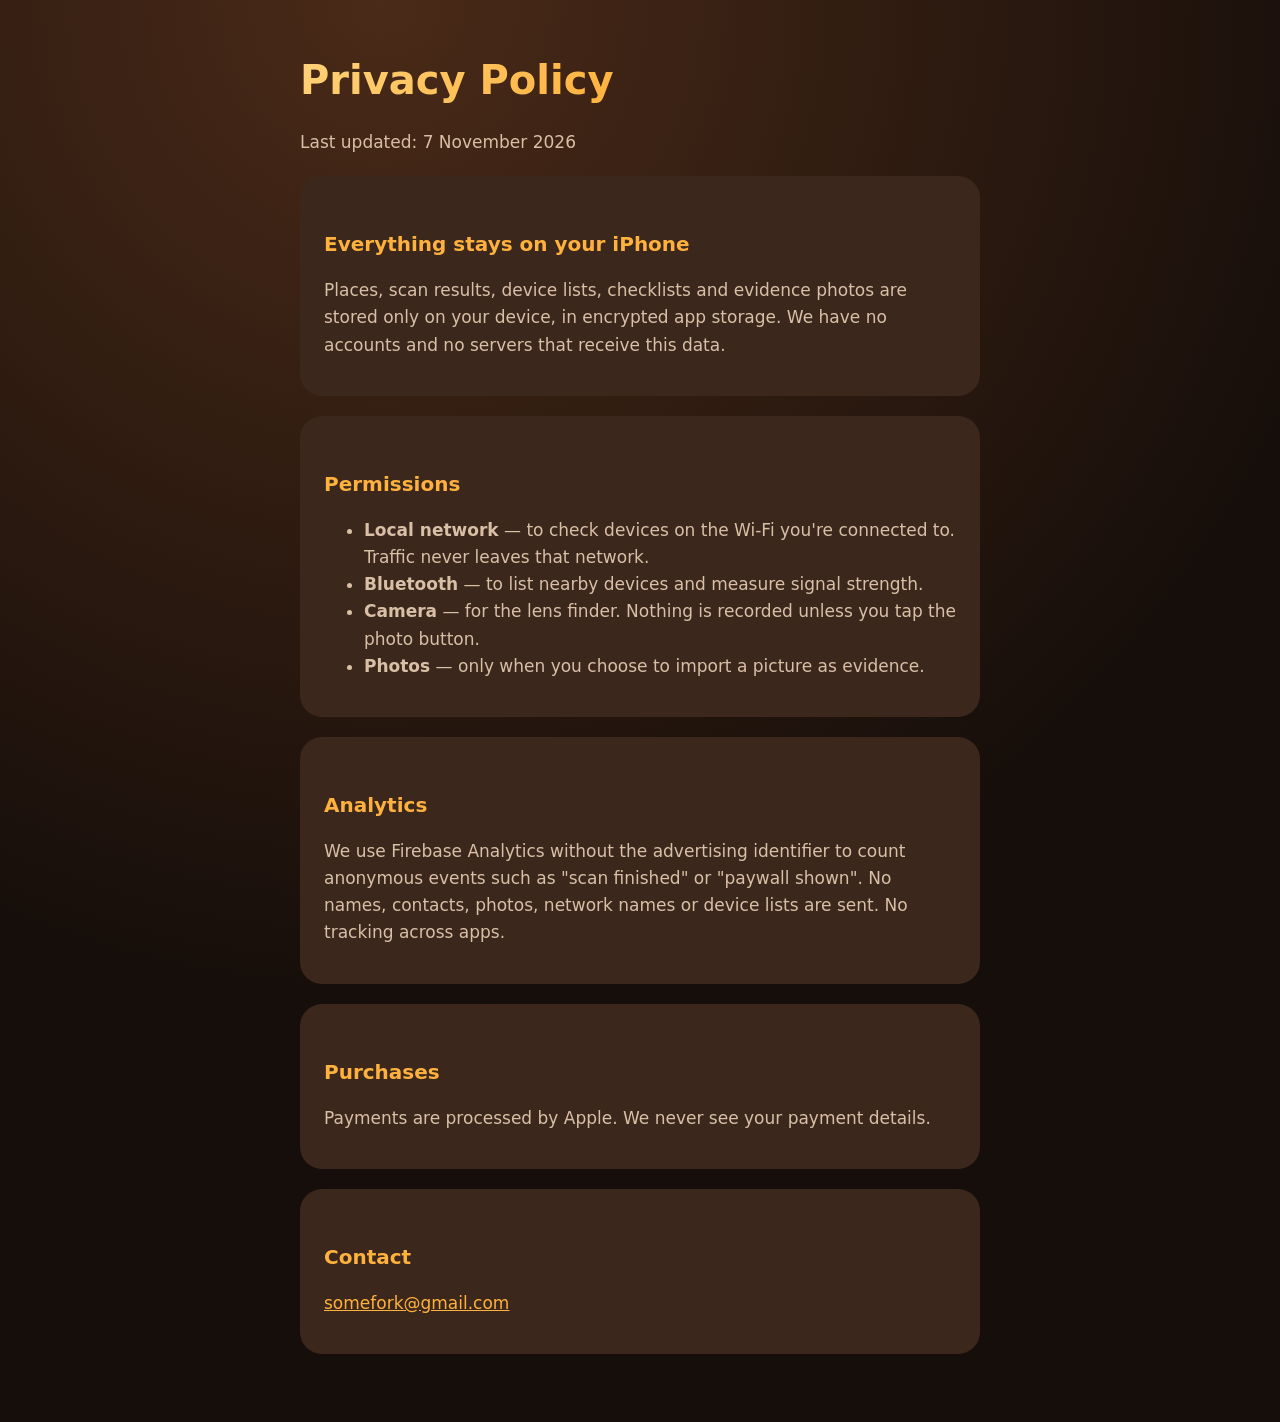
==== privacy.html @ 255b7575 "Lumyx support and privacy pages" ====
<!doctype html><html lang="en"><head><meta charset="utf-8"><meta name="viewport" content="width=device-width,initial-scale=1"><title>Lumyx Privacy</title><link rel="stylesheet" href="style.css"></head>
<body><main><h1>Privacy Policy</h1><p>Last updated: 7 November 2026</p>
<div class="card"><h2>Everything stays on your iPhone</h2><p>Places, scan results, device lists, checklists and evidence photos are stored only on your device, in encrypted app storage. We have no accounts and no servers that receive this data.</p></div>
<div class="card"><h2>Permissions</h2><ul><li><b>Local network</b> — to check devices on the Wi-Fi you're connected to. Traffic never leaves that network.</li><li><b>Bluetooth</b> — to list nearby devices and measure signal strength.</li><li><b>Camera</b> — for the lens finder. Nothing is recorded unless you tap the photo button.</li><li><b>Photos</b> — only when you choose to import a picture as evidence.</li></ul></div>
<div class="card"><h2>Analytics</h2><p>We use Firebase Analytics without the advertising identifier to count anonymous events such as "scan finished" or "paywall shown". No names, contacts, photos, network names or device lists are sent. No tracking across apps.</p></div>
<div class="card"><h2>Purchases</h2><p>Payments are processed by Apple. We never see your payment details.</p></div>
<div class="card"><h2>Contact</h2><p><a href="mailto:somefork@gmail.com">somefork@gmail.com</a></p></div></main></body></html>
---- style.css ----
:root{--bg:#160E0A;--card:#3B271C;--cream:#FFF2E1;--sand:#D9BFA6;--amber:#FFB13D}
*{box-sizing:border-box}body{margin:0;background:radial-gradient(circle at 30% 0%,#4a2a18,var(--bg) 60%);color:var(--cream);font:17px/1.6 -apple-system,BlinkMacSystemFont,"SF Pro Rounded",system-ui,sans-serif;min-height:100vh}
main{max-width:720px;margin:0 auto;padding:48px 20px}h1{font-size:40px;margin:0 0 8px;background:linear-gradient(135deg,#FFD37A,#FFB13D,#FF9466);-webkit-background-clip:text;color:transparent}
h2{color:var(--amber);font-size:20px;margin-top:32px}p,li{color:var(--sand)}a{color:var(--amber)}.card{background:var(--card);border-radius:22px;padding:20px 24px;margin:20px 0}
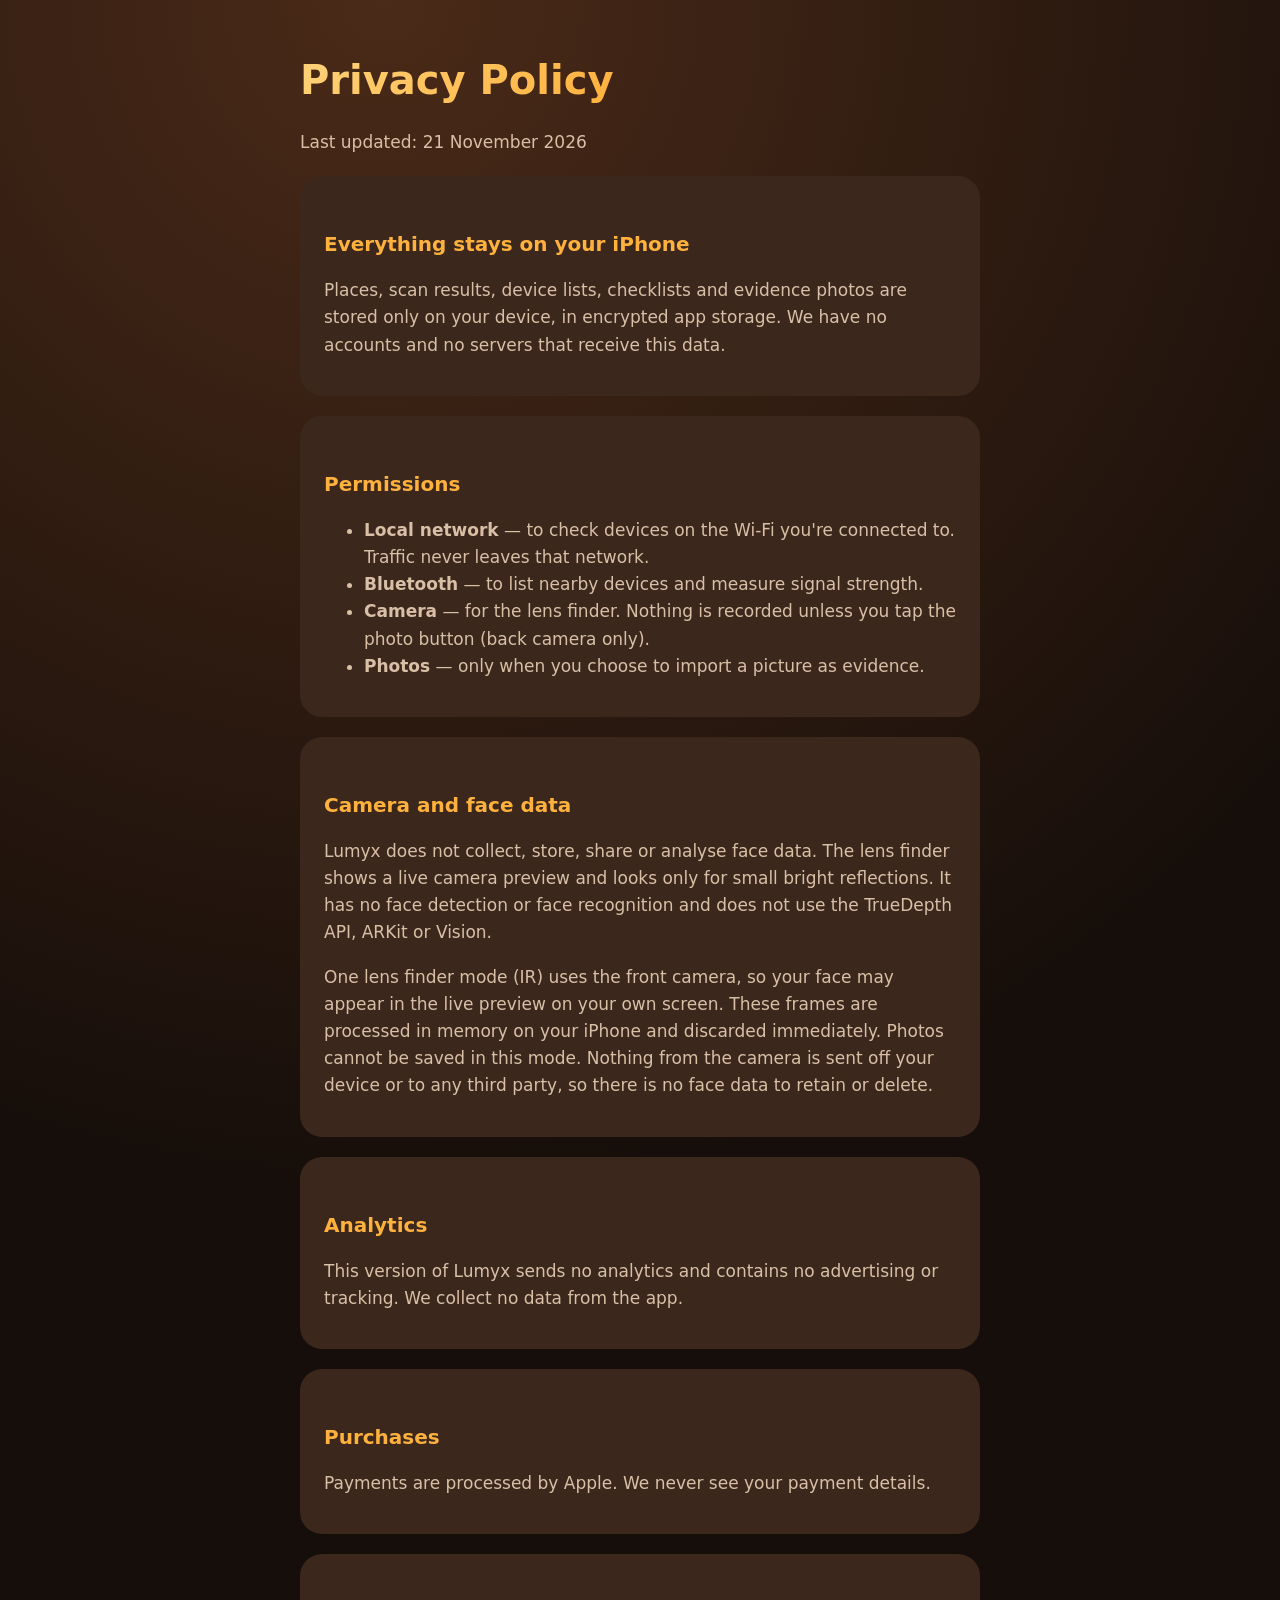
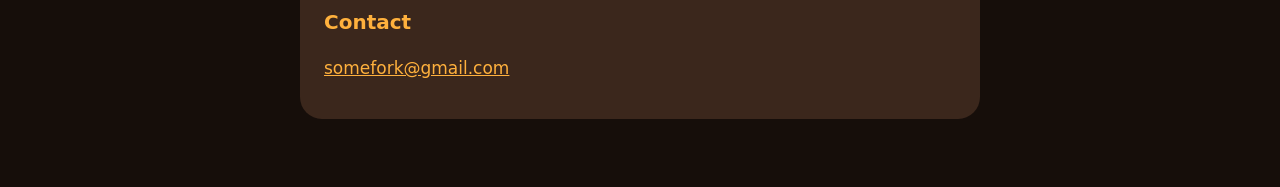
==== commit 7b2ac3b5: "Privacy: camera and face data section; no analytics in this version; plainer wording Co-Authored-By:" ====
--- a/privacy.html
+++ b/privacy.html
@@ -1,7 +1,8 @@
 <!doctype html><html lang="en"><head><meta charset="utf-8"><meta name="viewport" content="width=device-width,initial-scale=1"><title>Lumyx Privacy</title><link rel="stylesheet" href="style.css"></head>
-<body><main><h1>Privacy Policy</h1><p>Last updated: 7 November 2026</p>
+<body><main><h1>Privacy Policy</h1><p>Last updated: 21 November 2026</p>
 <div class="card"><h2>Everything stays on your iPhone</h2><p>Places, scan results, device lists, checklists and evidence photos are stored only on your device, in encrypted app storage. We have no accounts and no servers that receive this data.</p></div>
-<div class="card"><h2>Permissions</h2><ul><li><b>Local network</b> — to check devices on the Wi-Fi you're connected to. Traffic never leaves that network.</li><li><b>Bluetooth</b> — to list nearby devices and measure signal strength.</li><li><b>Camera</b> — for the lens finder. Nothing is recorded unless you tap the photo button.</li><li><b>Photos</b> — only when you choose to import a picture as evidence.</li></ul></div>
-<div class="card"><h2>Analytics</h2><p>We use Firebase Analytics without the advertising identifier to count anonymous events such as "scan finished" or "paywall shown". No names, contacts, photos, network names or device lists are sent. No tracking across apps.</p></div>
+<div class="card"><h2>Permissions</h2><ul><li><b>Local network</b> — to check devices on the Wi-Fi you're connected to. Traffic never leaves that network.</li><li><b>Bluetooth</b> — to list nearby devices and measure signal strength.</li><li><b>Camera</b> — for the lens finder. Nothing is recorded unless you tap the photo button (back camera only).</li><li><b>Photos</b> — only when you choose to import a picture as evidence.</li></ul></div>
+<div class="card"><h2>Camera and face data</h2><p>Lumyx does not collect, store, share or analyse face data. The lens finder shows a live camera preview and looks only for small bright reflections. It has no face detection or face recognition and does not use the TrueDepth API, ARKit or Vision.</p><p>One lens finder mode (IR) uses the front camera, so your face may appear in the live preview on your own screen. These frames are processed in memory on your iPhone and discarded immediately. Photos cannot be saved in this mode. Nothing from the camera is sent off your device or to any third party, so there is no face data to retain or delete.</p></div>
+<div class="card"><h2>Analytics</h2><p>This version of Lumyx sends no analytics and contains no advertising or tracking. We collect no data from the app.</p></div>
 <div class="card"><h2>Purchases</h2><p>Payments are processed by Apple. We never see your payment details.</p></div>
 <div class="card"><h2>Contact</h2><p><a href="mailto:somefork@gmail.com">somefork@gmail.com</a></p></div></main></body></html>
